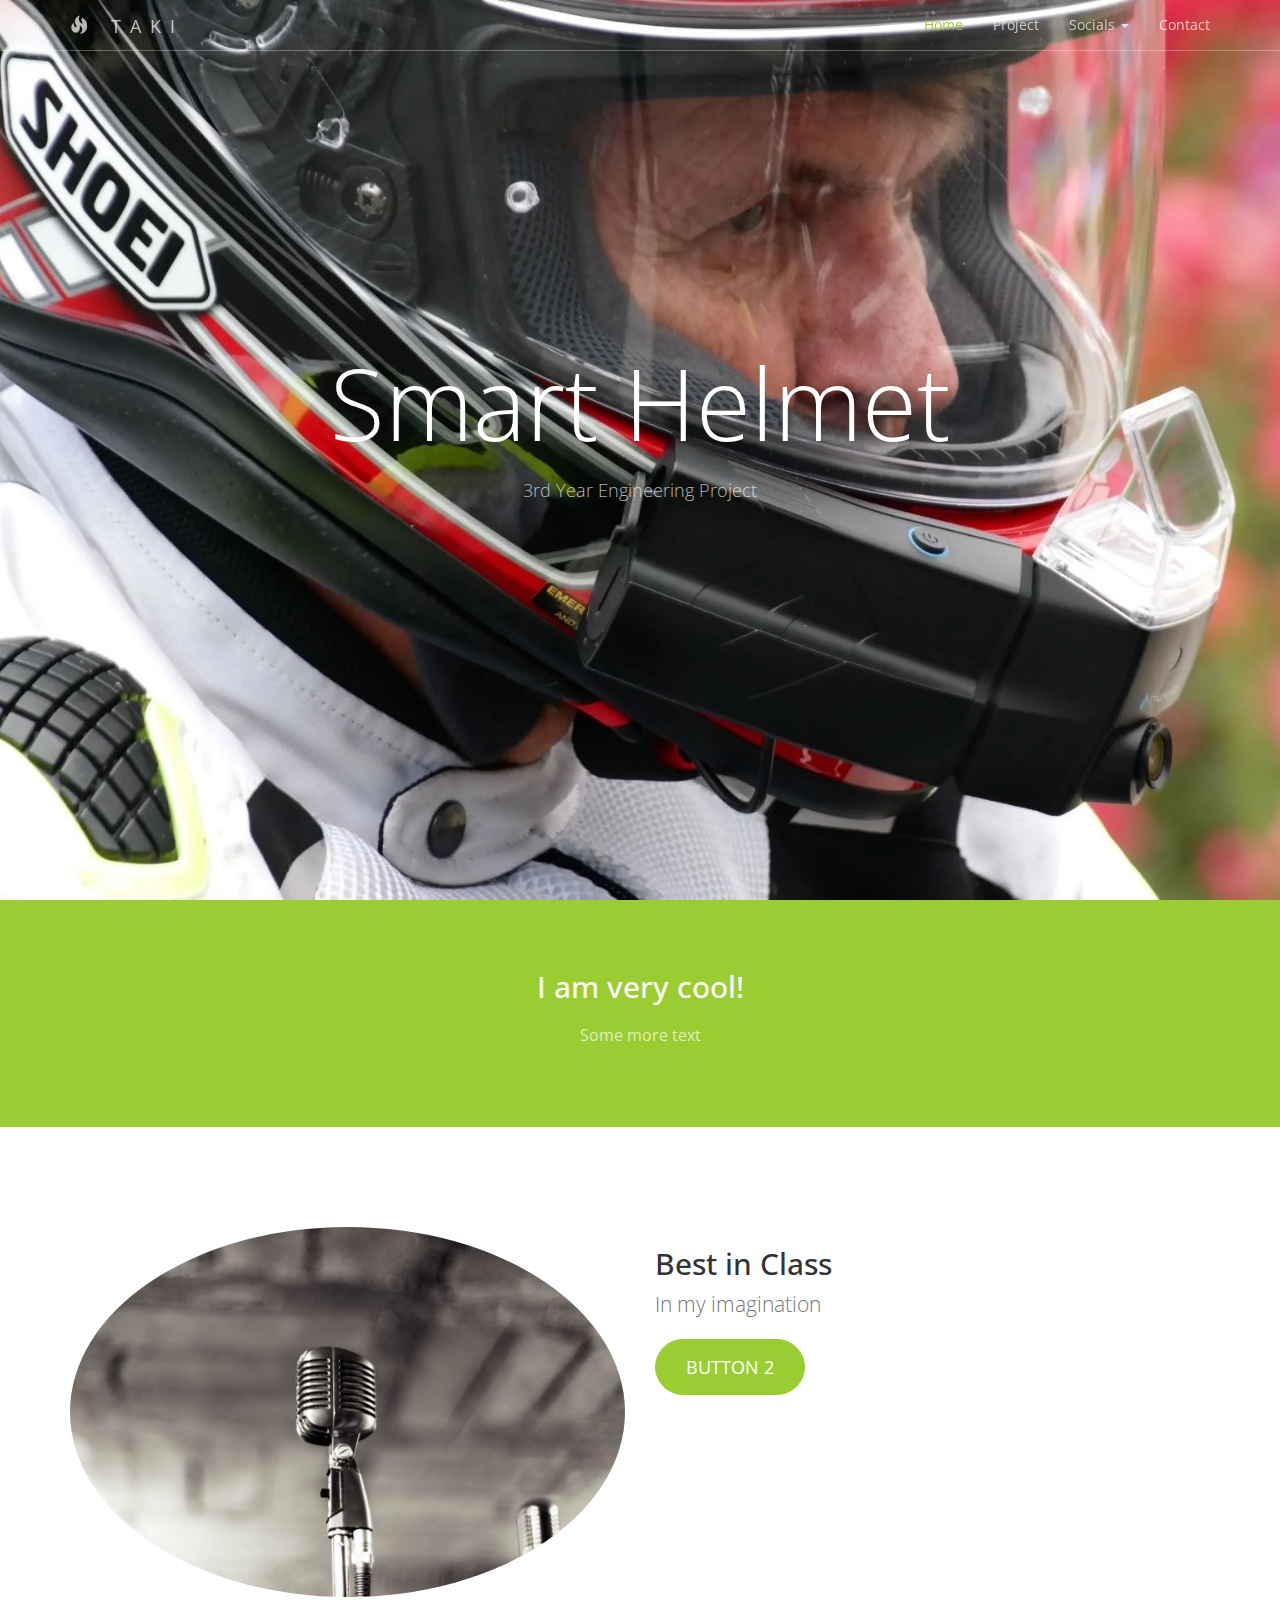
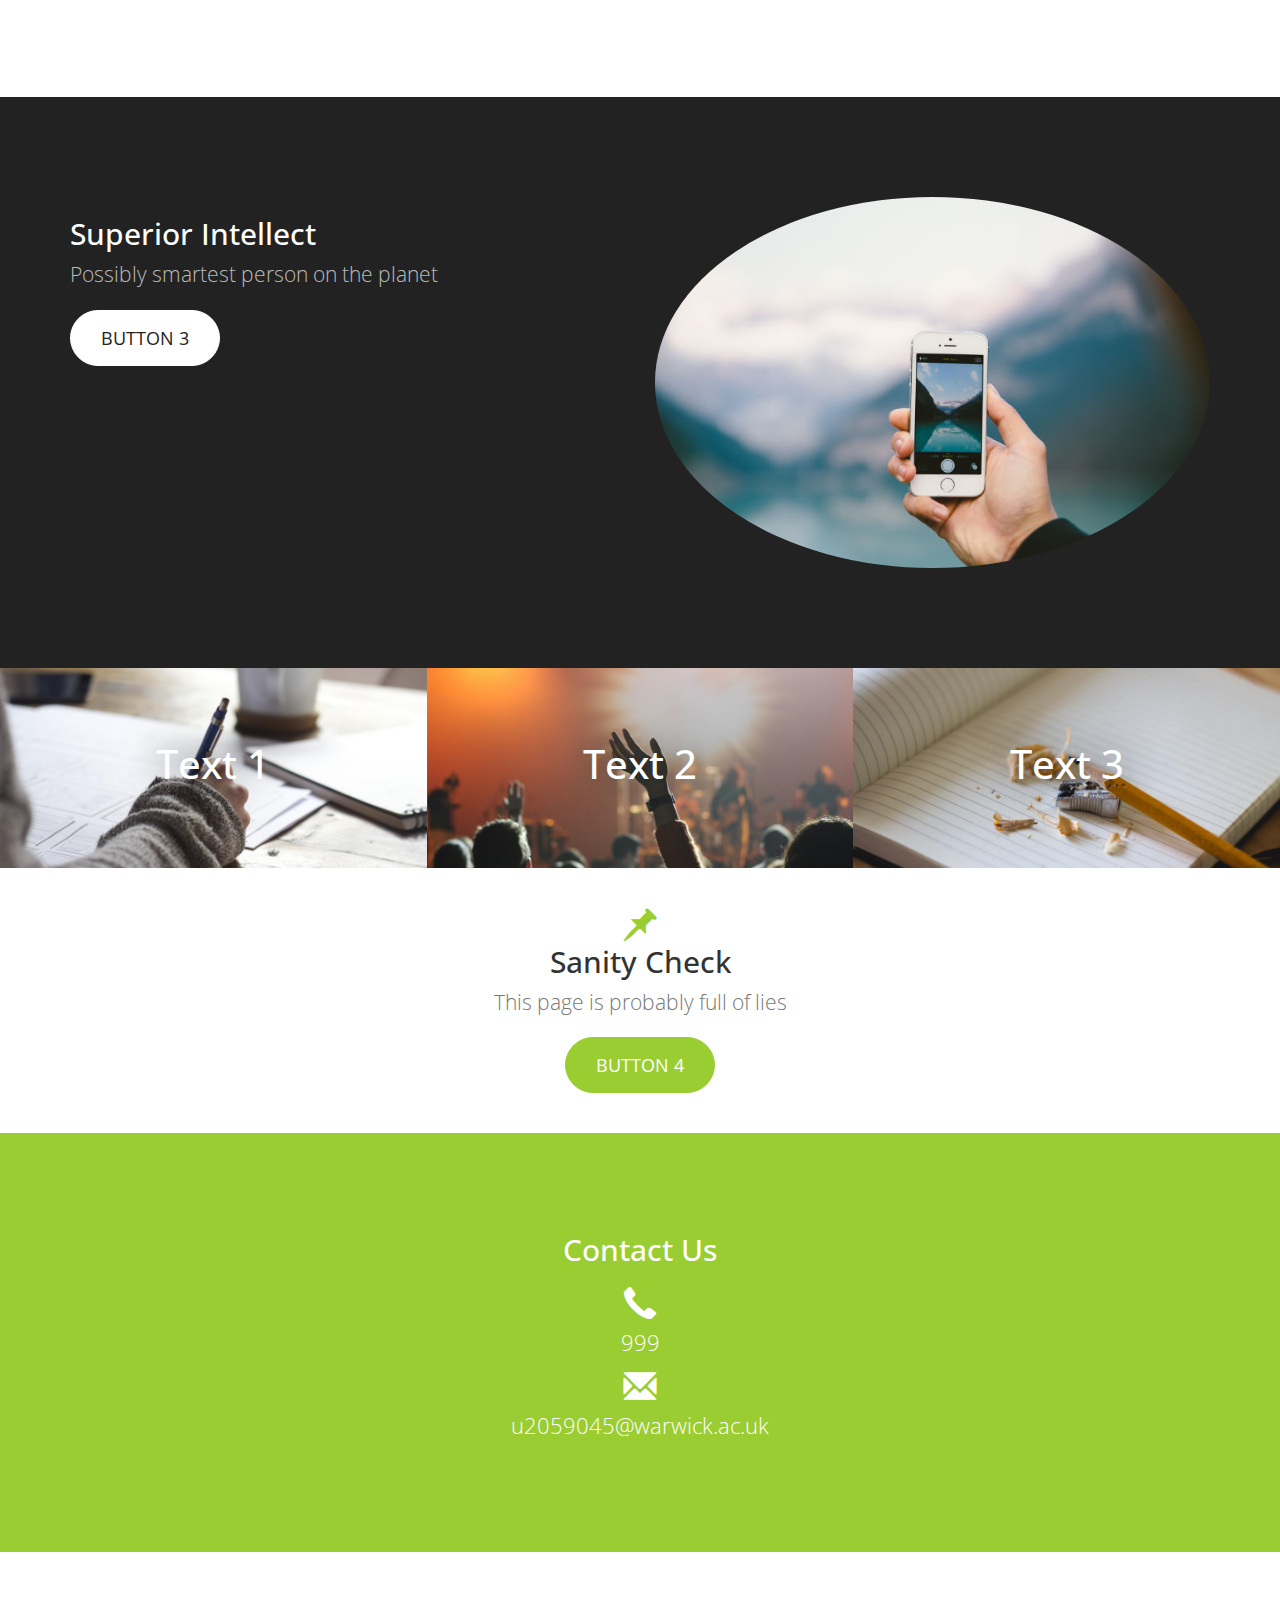
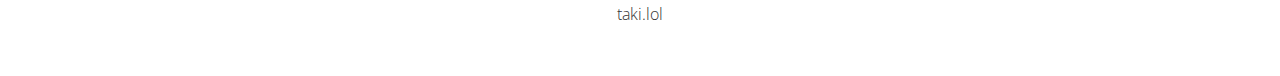
==== project.html @ 71422977 "project website" ====
<!DOCTYPE html>
<!-- Template by Quackit.com -->
<!-- Images by various sources under the Creative Commons CC0 license and/or the Creative Commons Zero license.
Although you can use them, for a more unique website, replace these images with your own. -->
<html lang="en">

<head>
    <meta charset="utf-8">
    <meta http-equiv="X-UA-Compatible" content="IE=edge">
    <meta name="viewport" content="width=device-width, initial-scale=1">
    <!-- The above 3 meta tags *must* come first in the head; any other head content must come *after* these tags -->

    <title>Taki</title>
    <!--Header icon -->
    <link rel="icon" type="image/png" href="images/turtle.png">
    <!-- Bootstrap Core CSS -->
    <link href="css/bootstrap.min.css" rel="stylesheet">

    <!-- Custom CSS: You can use this stylesheet to override any Bootstrap styles and/or apply your own styles -->
    <link href="css/project.css" rel="stylesheet">

    <!-- HTML5 Shim and Respond.js IE8 support of HTML5 elements and media queries -->
    <!-- WARNING: Respond.js doesn't work if you view the page via file:// -->
    <!--[if lt IE 9]>
        <script src="https://oss.maxcdn.com/libs/html5shiv/3.7.0/html5shiv.js"></script>
        <script src="https://oss.maxcdn.com/libs/respond.js/1.4.2/respond.min.js"></script>
    <![endif]-->

    <!-- Custom Fonts from Google -->
    <link href='http://fonts.googleapis.com/css?family=Open+Sans:300italic,400italic,600italic,700italic,800italic,400,300,600,700,800' rel='stylesheet' type='text/css'>

</head>

<body>

    <!-- Navigation -->
    <nav id="siteNav" class="navbar navbar-default navbar-fixed-top" role="navigation">
        <div class="container">
            <!-- Logo and responsive toggle -->
            <div class="navbar-header">
                <button type="button" class="navbar-toggle" data-toggle="collapse" data-target="#navbar">
                    <span class="sr-only">Toggle navigation</span>
                    <span class="icon-bar"></span>
                    <span class="icon-bar"></span>
                    <span class="icon-bar"></span>
                </button>
                <a class="navbar-brand" href="#">
                	<span class="glyphicon glyphicon-fire"></span>
                	TAKI
                </a>
            </div>
            <!-- Navbar links -->
            <div class="collapse navbar-collapse" id="navbar">
                <ul class="nav navbar-nav navbar-right">
                    <li class="active">
                        <a href="index.html">Home</a>
                    </li>
                    <li>
                        <a href="Project.html">Project</a>
                    </li>
					<li class="dropdown">
						<a href="#" class="dropdown-toggle" data-toggle="dropdown" role="button" aria-haspopup="true" aria-expanded="false">Socials <span class="caret"></span></a>
						<ul class="dropdown-menu" aria-labelledby="about-us">
							<li><a href="https://www.instagram.com/" target="_blank">instagram</a></li>
							<li><a href="https://twitter.com/" target="_blank">twitter</a></li>
							<li><a href="https://www.facebook.com/" target="_blank">facebook</a></li>
						</ul>
					</li>
                    <li>
                        <a href="#">Contact</a>
                    </li>
                </ul>

            </div><!-- /.navbar-collapse -->
        </div><!-- /.container -->
    </nav>

	<!-- Header -->
    <header>
        <div class="header-content">
            <div class="header-content-inner">
                <h1>Smart Helmet</h1>
                <p>3rd Year Engineering Project</p>
            </div>
        </div>
    </header>

	<!-- Intro Section -->
    <section class="intro">
        <div class="container">
            <div class="row">
                <div class="col-lg-8 col-lg-offset-2">
                    <h2 class="section-heading">I am very cool!</h2>
                    <p class="text-light">Some more text</p>
                </div>
            </div>
        </div>
    </section>

	<!-- Content 1 -->
    <section class="content">
        <div class="container">
            <div class="row">
                <div class="col-sm-6">
                    <img class="img-responsive img-circle center-block" src="images/microphone.jpg" alt="">
                </div>
                <div class="col-sm-6">
                	<h2 class="section-header">Best in Class</h2>
                	<p class="lead text-muted">In my imagination</p>
                	<a href="#" class="btn btn-primary btn-lg">Button 2</a>
                </div>

            </div>
        </div>
    </section>

	<!-- Content 2 -->
     <section class="content content-2">
        <div class="container">
            <div class="row">
                <div class="col-sm-6">
                	<h2 class="section-header">Superior Intellect</h2>
                	<p class="lead text-light">Possibly smartest person on the planet</p>
                	<a href="#" class="btn btn-default btn-lg">Button 3</a>
                </div>
                <div class="col-sm-6">
                    <img class="img-responsive img-circle center-block" src="images/iphone.jpg" alt="">
                </div>

            </div>
        </div>
    </section>

    <!-- Promos -->
	<div class="container-fluid">
        <div class="row promo">
        	<a href="#">
				<div class="col-md-4 promo-item item-1">
					<h3>
						Text 1
					</h3>
				</div>
            </a>
            <a href="#">
				<div class="col-md-4 promo-item item-2">
					<h3>
						Text 2
					</h3>
				</div>
            </a>

			<a href="#">
				<div class="col-md-4 promo-item item-3">
					<h3>
						Text 3
					</h3>
				</div>
            </a>
        </div>
    </div><!-- /.container-fluid -->

	<!-- Content 3 -->
     <section class="content content-3">
        <div class="container">
			<h2 class="section-header"><span class="glyphicon glyphicon-pushpin text-primary"></span><br> Sanity Check</h2>
			<p class="lead text-muted">This page is probably full of lies</p>
                    <a href="#" class="btn btn-primary btn-lg">Button 4</a>
            </div>
        </div>
    </section>

	<!-- Footer -->
    <footer class="page-footer">

    	<!-- Contact Us -->
        <div class="contact">
        	<div class="container">
				<h2 class="section-heading">Contact Us</h2>
				<p><span class="glyphicon glyphicon-earphone"></span><br> 999</p>
				<p><span class="glyphicon glyphicon-envelope"></span><br> u2059045@warwick.ac.uk</p>
        	</div>
        </div>

        <!-- Copyright etc -->
        <div class="small-print">
        	<div class="container">
        		<p>taki.lol</p>
        	</div>
        </div>

    </footer>

    <!-- jQuery -->
    <script src="js/jquery-1.11.3.min.js"></script>

    <!-- Bootstrap Core JavaScript -->
    <script src="js/bootstrap.min.js"></script>

    <!-- Plugin JavaScript -->
    <script src="js/jquery.easing.min.js"></script>

    <!-- Custom Javascript -->
    <script src="js/custom.js"></script>

</body>

</html>
---- css/project.css ----
html,
body {
    width: 100%;
    height: 100%;
    font-family: 'Open Sans','Helvetica Neue',Arial,sans-serif;
}

a {
    color: yellowgreen;
    -webkit-transition: all .35s;
    -moz-transition: all .35s;
    transition: all .35s;
}

a:hover,
a:focus {
    color: forestgreen;
}

p {
    font-size: 16px;
    line-height: 1.5;
}

header {
    position: relative;
    width: 100%;
    min-height: auto;
    text-align: center;
    color: #fff;
    background-image: url('../images/motorcycleHelmetHeader.jpg');
    background-position: center;
    -webkit-background-size: cover;
    -moz-background-size: cover;
    background-size: cover;
    -o-background-size: cover;
}

header .header-content {
    position: relative;
    width: 100%;
    padding: 100px 15px 70px;
    text-align: center;
}

header .header-content .header-content-inner h1 {
    margin-top: 0;
    margin-bottom: 20px;
    font-size: 50px;
    font-weight: 300;
}

header .header-content .header-content-inner p {
    margin-bottom: 50px;
    font-size: 16px;
    font-weight: 300;
    color: rgba(255,255,255,.7);
}

@media(min-width:768px) {
    header {
        min-height: 100%;
    }

    header .header-content {
        position: absolute;
        top: 50%;
        padding: 0 50px;
        -webkit-transform: translateY(-50%);
        -ms-transform: translateY(-50%);
        transform: translateY(-50%);
    }

    header .header-content .header-content-inner {
        margin-right: auto;
        margin-left: auto;
        max-width: 1000px;
    }

	header .header-content .header-content-inner h1 {
    	font-size: 100px;
		}

    header .header-content .header-content-inner p {
        margin-right: auto;
        margin-left: auto;
        max-width: 80%;
        font-size: 18px;
    }
}

.section-heading {
    margin-top: 0;
    margin-bottom: 20px;
}

.intro {
	color: #fff;
    background-color: yellowgreen;
    padding: 70px 0;
    text-align: center;
}

.content {
    padding: 100px 0;
}

.content-2 {
	color: #fff;
    background-color: #222;
}

.content-3 {
	padding: 20px 0 40px;
	text-align: center;
}

.promo,
.promo h3,
.promo a:link,
.promo a:visited,
.promo a:hover,
.promo a:active {
    color: white;
	text-shadow: 0px 0px 40px black;
    text-decoration: none;
}

.promo-item {
    height: 200px;
    line-height: 180px;
    text-align: center;
}

.promo-item:hover {
    background-size: 110%;
    border: 10px solid rgba(255,255,255,0.3);
    line-height: 160px;
}

.promo-item h3 {
    font-size: 40px;
    display: inline-block;
    vertical-align: middle;
}

.item-1 {
	background: url('../images/writing.jpg');
	}

.item-2 {
	background: url('../images/concert.jpg');
	}

.item-3 {
	background: url('../images/pencil_sharpener.jpg');
	}

.item-1,
.item-2,
.item-3 {
	background-size: cover;
	background-position: 50% 50%;
	}

.page-footer {
	text-align: center;
	}

.page-footer .contact {
	padding: 100px 0;
	background-color: yellowgreen;
	color: #fff;
	}

.page-footer .contact p {
	font-size: 22px;
	font-weight: 300;
	}

.content-3 .glyphicon,
.page-footer .contact .glyphicon {
	font-size: 32px;
	font-weight: 700;
	}

.page-footer .small-print {
	padding: 50px 0 40px;
	font-weight: 300;
	}

.text-light {
    color: rgba(255,255,255,.7);
}

.navbar-default {
    border-color: rgba(34,34,34,.05);
    background-color: #fff;
    -webkit-transition: all .35s;
    -moz-transition: all .35s;
    transition: all .35s;
}

.navbar-default .navbar-header .navbar-brand {
    color: yellowgreen;
}

.navbar-default .navbar-header .navbar-brand:hover,
.navbar-default .navbar-header .navbar-brand:focus {
    color: #eb3812;
}

.navbar-default .nav > li>a,
.navbar-default .nav>li>a:focus {
    color: #222;
}

.navbar-default .nav > li>a:hover,
.navbar-default .nav>li>a:focus:hover {
    color: yellowgreen;
}

.navbar-default .nav > li.active>a,
.navbar-default .nav>li.active>a:focus {
    color: yellowgreen!important;
    background-color: transparent;
}

.navbar-default .nav > li.active>a:hover,
.navbar-default .nav>li.active>a:focus:hover {
    background-color: transparent;
}

@media(min-width:768px) {
    .navbar-default {
        border-color: rgba(255,255,255,.3);
        background-color: transparent;
    }

    .navbar-default .navbar-header .navbar-brand {
        color: rgba(255,255,255,.7);
        letter-spacing: 0.5em;
    }

    .navbar-default .navbar-header .navbar-brand:hover,
    .navbar-default .navbar-header .navbar-brand:focus {
        color: #fff;
    }

    .navbar-default .nav > li>a,
    .navbar-default .nav>li>a:focus {
        color: rgba(255,255,255,.7);
    }

    .navbar-default .nav > li>a:hover,
    .navbar-default .nav>li>a:focus:hover {
        color: #fff;
    }

    .navbar-default.affix {
        border-color: #fff;
        background-color: #fff;
        box-shadow: 0px 7px 20px 0px rgba(0,0,0,0.1);
    }

    .navbar-default.affix .navbar-header .navbar-brand {
        letter-spacing: 0;
        color: yellowgreen;
    }

    .navbar-default.affix .navbar-header .navbar-brand:hover,
    .navbar-default.affix .navbar-header .navbar-brand:focus {
        color: #eb3812;
    }

    .navbar-default.affix .nav > li>a,
    .navbar-default.affix .nav>li>a:focus {
        color: #222;
    }

    .navbar-default.affix .nav > li>a:hover,
    .navbar-default.affix .nav>li>a:focus:hover {
        color: yellowgreen;
    }
}

.btn-default {
    border-color: #fff;
    color: #222;
    background-color: #fff;
    -webkit-transition: all .35s;
    -moz-transition: all .35s;
    transition: all .35s;
}

.btn-default:hover,
.btn-default:focus,
.btn-default.focus,
.btn-default:active,
.btn-default.active,
.open > .dropdown-toggle.btn-default {
    border-color: #eee;
    color: #222;
    background-color: #eee;
}

.btn-default:active,
.btn-default.active,
.open > .dropdown-toggle.btn-default {
    background-image: none;
}

.btn-default.disabled,
.btn-default[disabled],
fieldset[disabled] .btn-default,
.btn-default.disabled:hover,
.btn-default[disabled]:hover,
fieldset[disabled] .btn-default:hover,
.btn-default.disabled:focus,
.btn-default[disabled]:focus,
fieldset[disabled] .btn-default:focus,
.btn-default.disabled.focus,
.btn-default[disabled].focus,
fieldset[disabled] .btn-default.focus,
.btn-default.disabled:active,
.btn-default[disabled]:active,
fieldset[disabled] .btn-default:active,
.btn-default.disabled.active,
.btn-default[disabled].active,
fieldset[disabled] .btn-default.active {
    border-color: #fff;
    background-color: #fff;
}

.btn-default .badge {
    color: #fff;
    background-color: #222;
}

.btn-primary {
    border-color: yellowgreen;
    color: #fff;
    background-color: yellowgreen;
    -webkit-transition: all .35s;
    -moz-transition: all .35s;
    transition: all .35s;
}

.btn-primary:hover,
.btn-primary:focus,
.btn-primary.focus,
.btn-primary:active,
.btn-primary.active,
.open > .dropdown-toggle.btn-primary {
    border-color: limegreen;
    color: #fff;
    background-color: limegreen;
}

.btn-primary:active,
.btn-primary.active,
.open > .dropdown-toggle.btn-primary {
    background-image: none;
}

.btn-primary.disabled,
.btn-primary[disabled],
fieldset[disabled] .btn-primary,
.btn-primary.disabled:hover,
.btn-primary[disabled]:hover,
fieldset[disabled] .btn-primary:hover,
.btn-primary.disabled:focus,
.btn-primary[disabled]:focus,
fieldset[disabled] .btn-primary:focus,
.btn-primary.disabled.focus,
.btn-primary[disabled].focus,
fieldset[disabled] .btn-primary.focus,
.btn-primary.disabled:active,
.btn-primary[disabled]:active,
fieldset[disabled] .btn-primary:active,
.btn-primary.disabled.active,
.btn-primary[disabled].active,
fieldset[disabled] .btn-primary.active {
    border-color: yellowgreen;
    background-color: yellowgreen;
}

.btn-primary .badge {
    color: yellowgreen;
    background-color: #fff;
}


.btn {
    border-radius: 300px;
    text-transform: uppercase;
}

.btn-lg {
    padding: 15px 30px;
}

::-moz-selection {
    text-shadow: none;
    color: #fff;
    background: #222;
}

::selection {
    text-shadow: none;
    color: #fff;
    background: #222;
}

img::selection {
    color: #fff;
    background: 0 0;
}

img::-moz-selection {
    color: #fff;
    background: 0 0;
}

.text-primary {
    color: yellowgreen;
}

.bg-primary {
    background-color: yellowgreen;
}
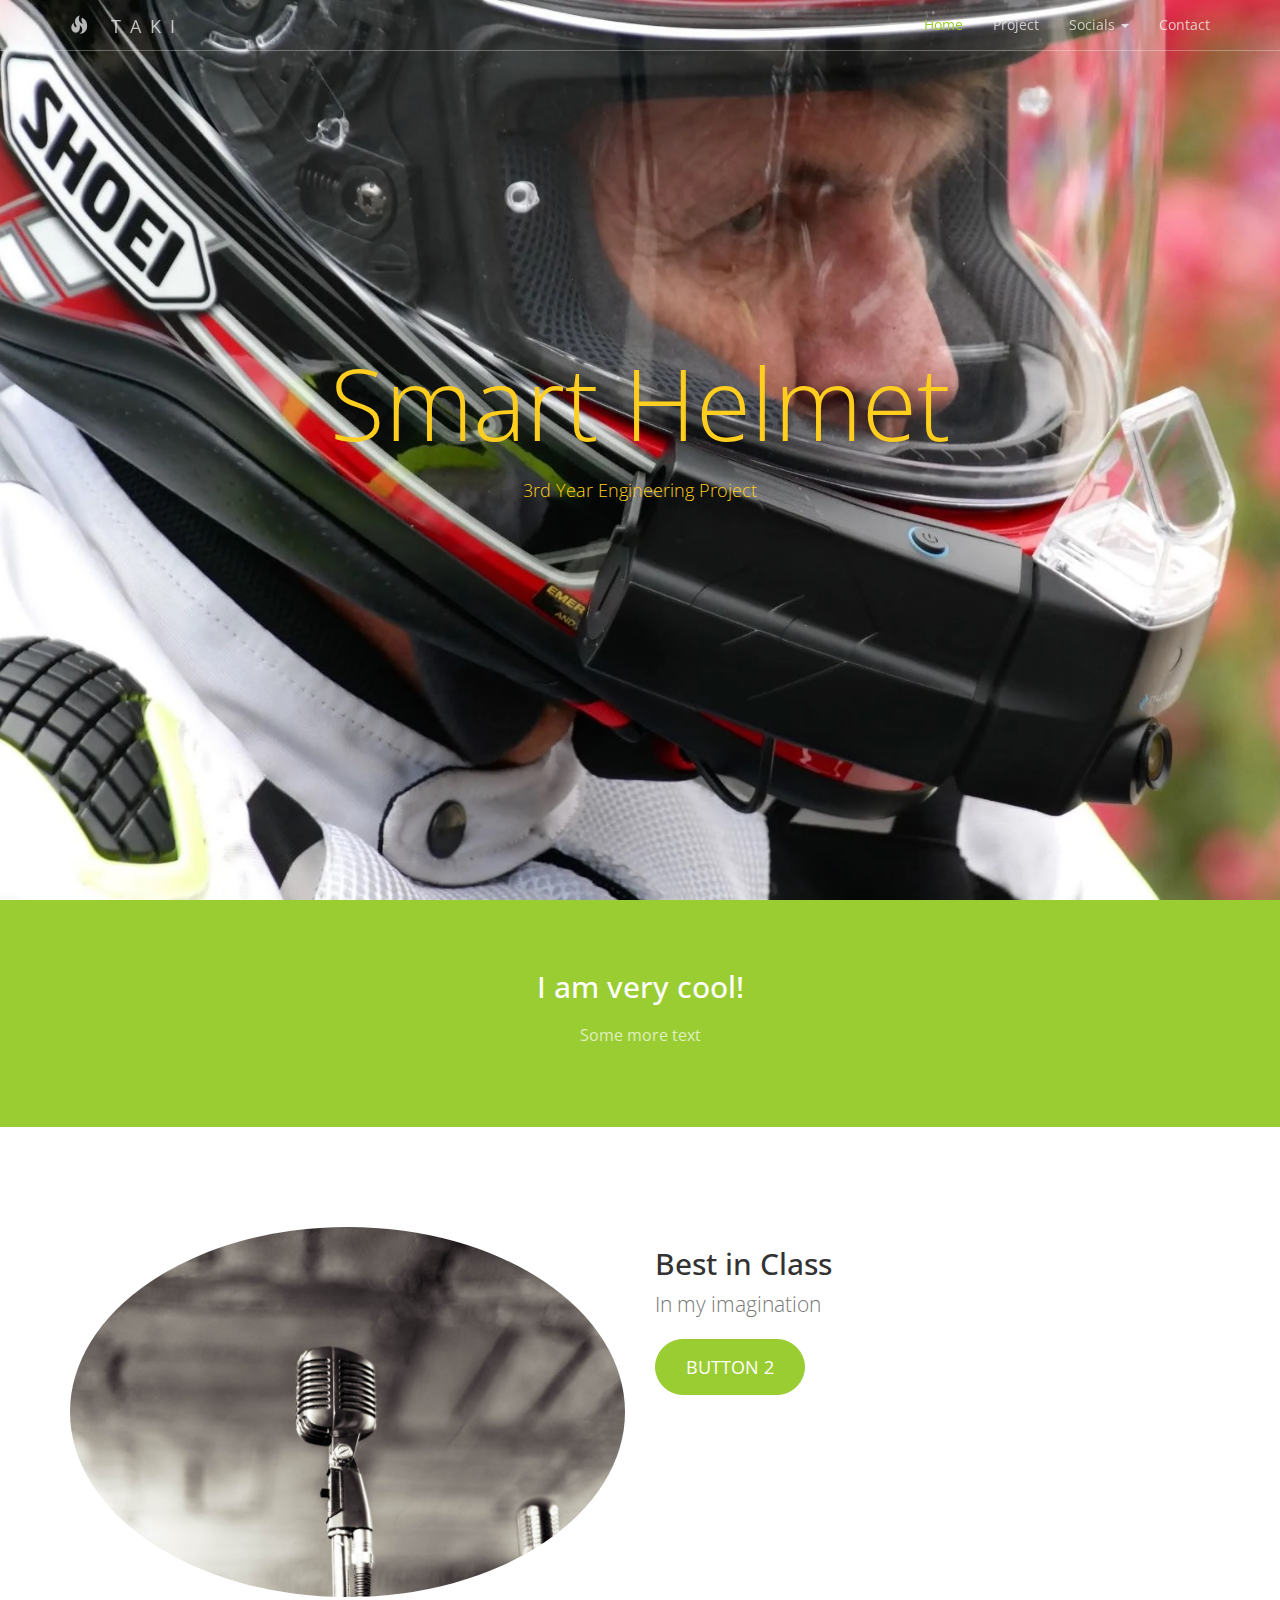
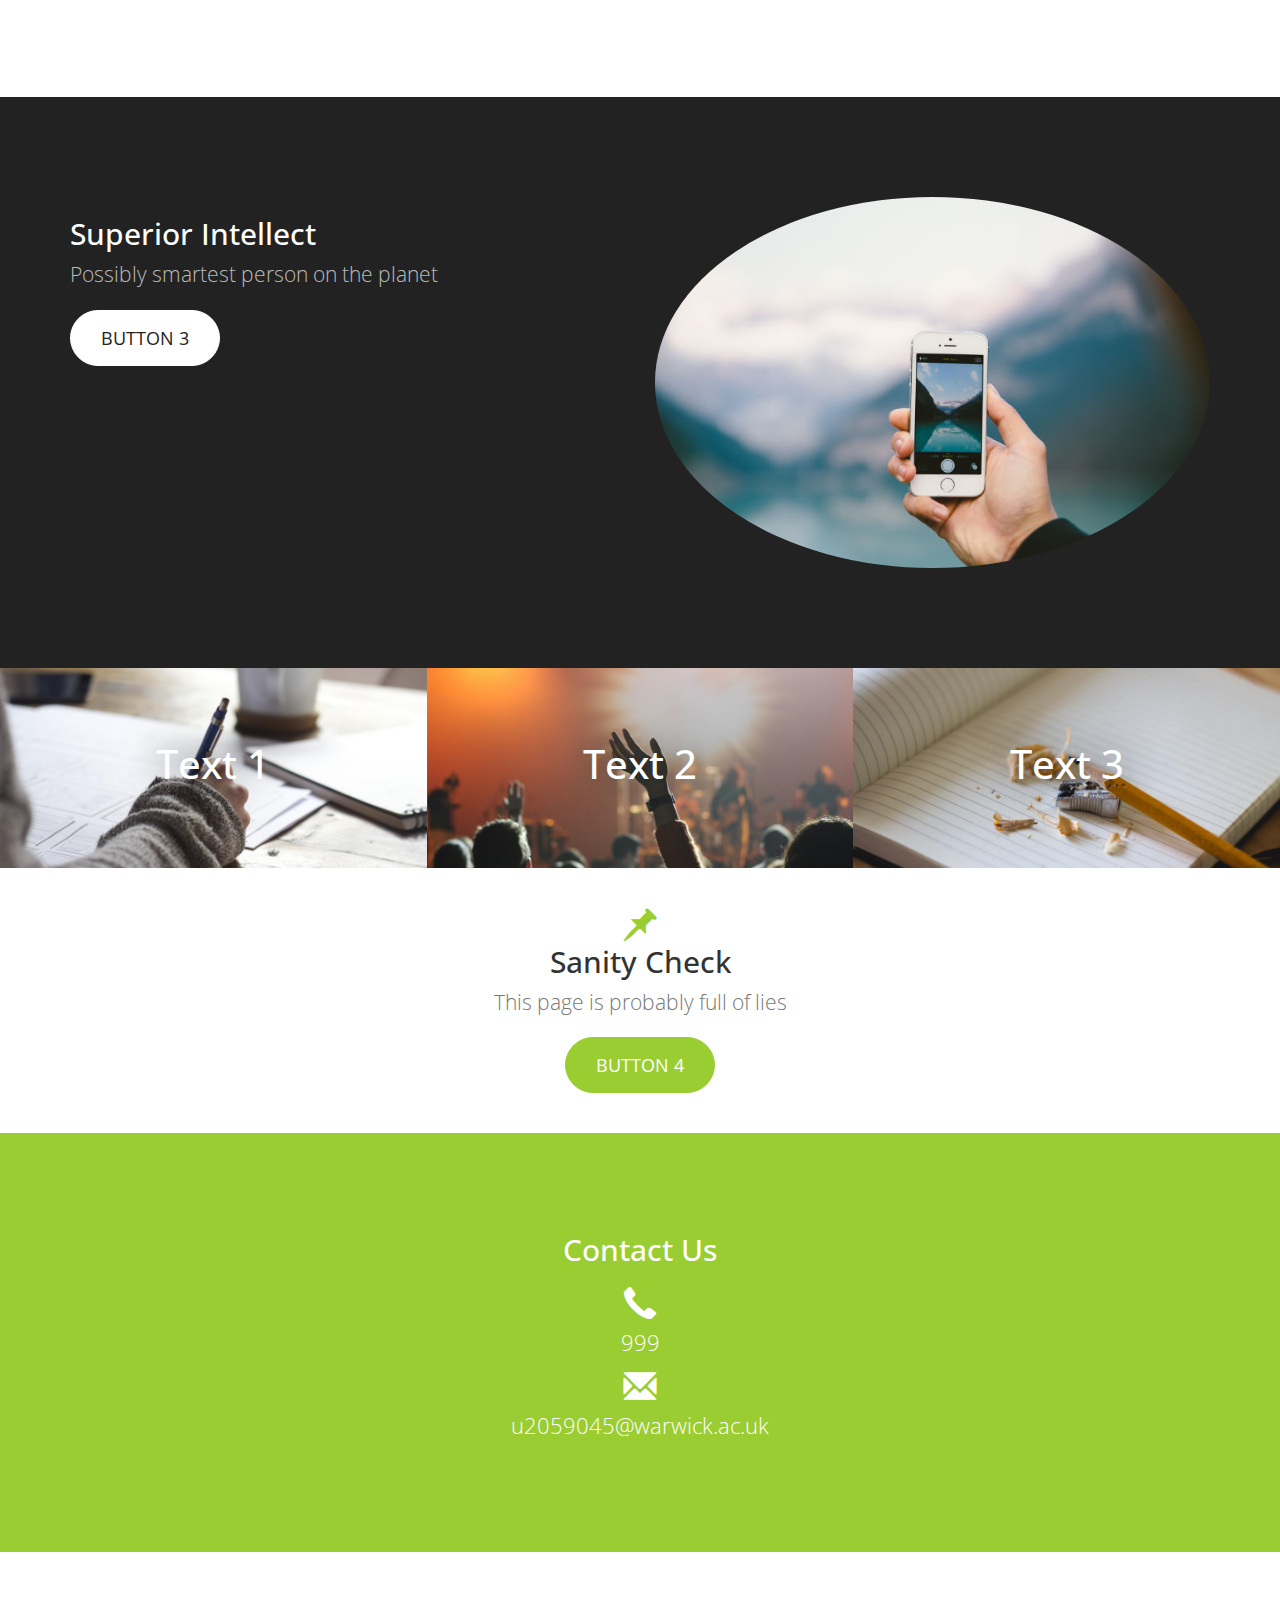
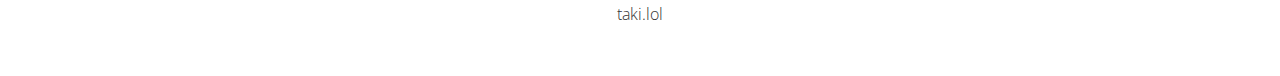
==== commit 11ed2b7d: "more editting" ====
--- a/project.html
+++ b/project.html
@@ -44,7 +44,7 @@
                     <span class="icon-bar"></span>
                     <span class="icon-bar"></span>
                 </button>
-                <a class="navbar-brand" href="#">
+                <a class="navbar-brand" href="index.html">
                 	<span class="glyphicon glyphicon-fire"></span>
                 	TAKI
                 </a>
--- a/css/project.css
+++ b/css/project.css
@@ -48,13 +48,14 @@
     margin-bottom: 20px;
     font-size: 50px;
     font-weight: 300;
+    color: rgba(255,206,30,1);
 }
 
 header .header-content .header-content-inner p {
     margin-bottom: 50px;
     font-size: 16px;
     font-weight: 300;
-    color: rgba(255,255,255,.7);
+    color: rgba(255,206,30,1);
 }
 
 @media(min-width:768px) {
